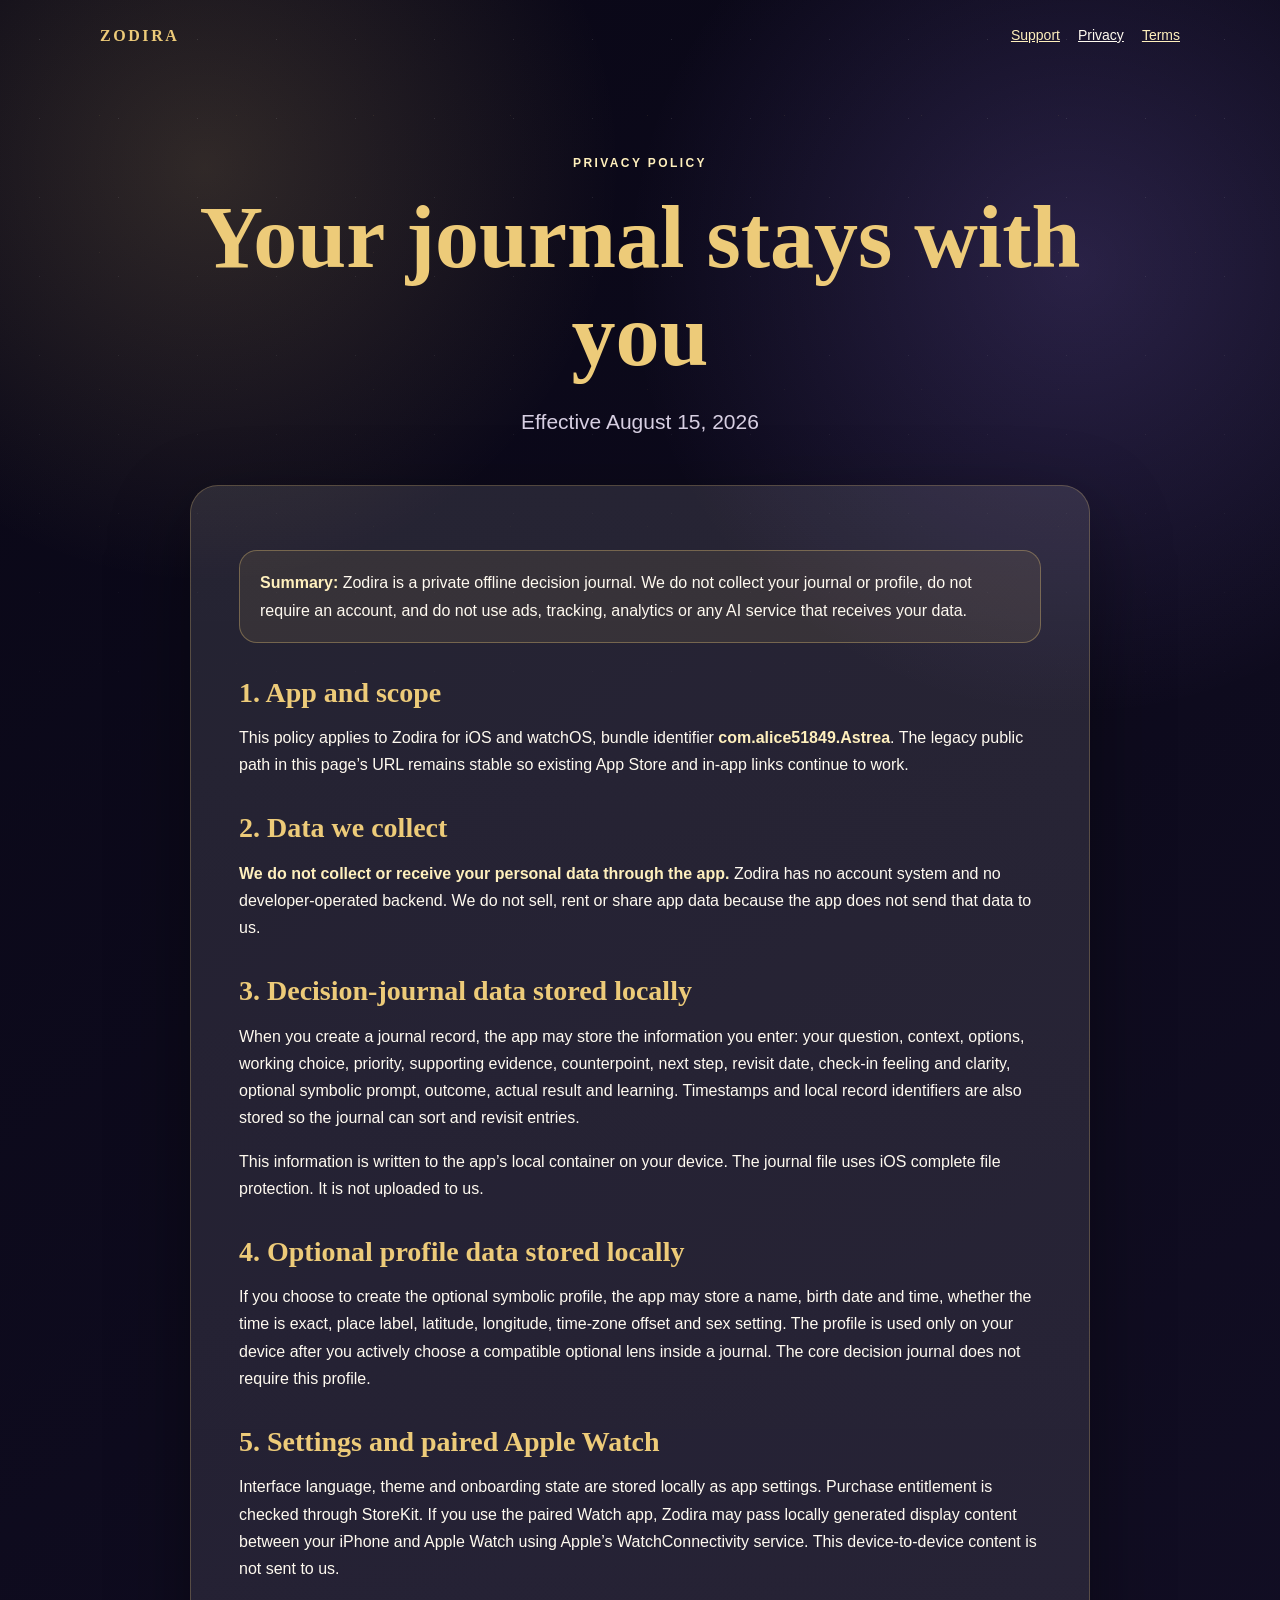
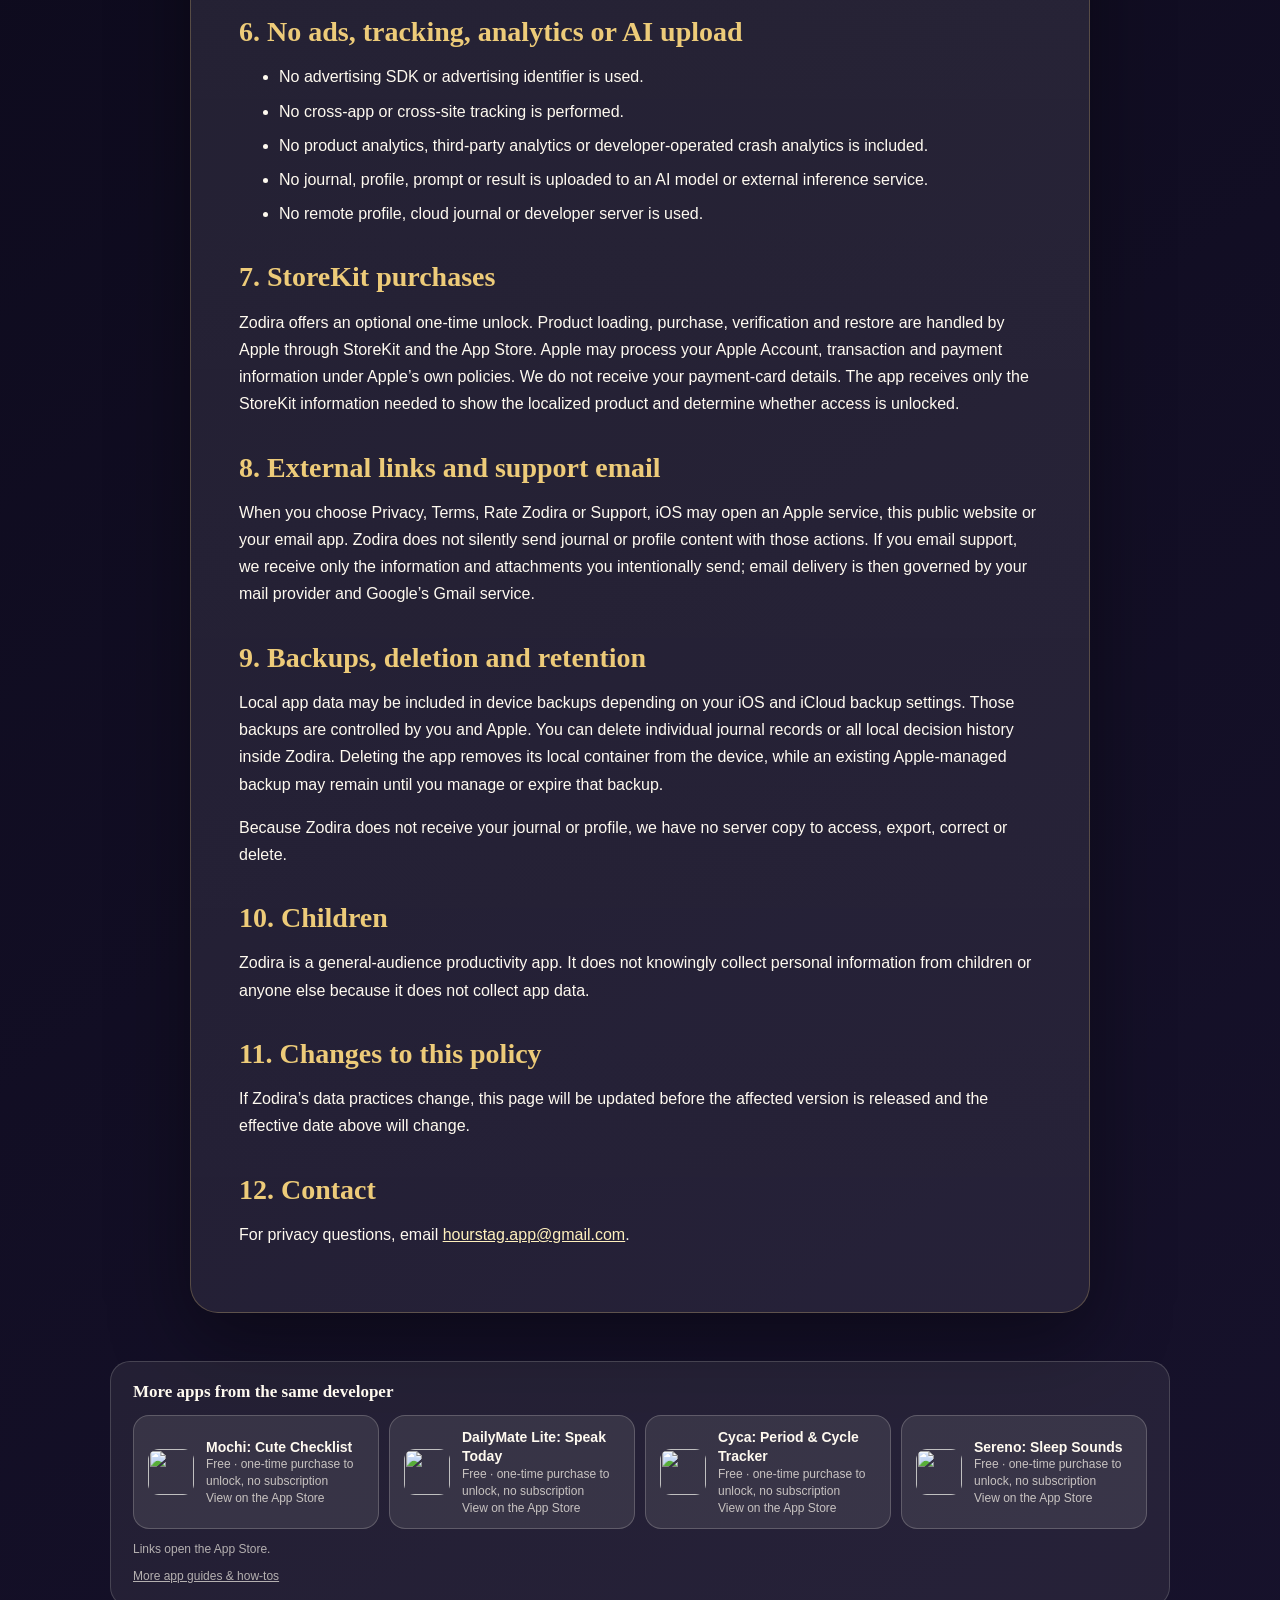
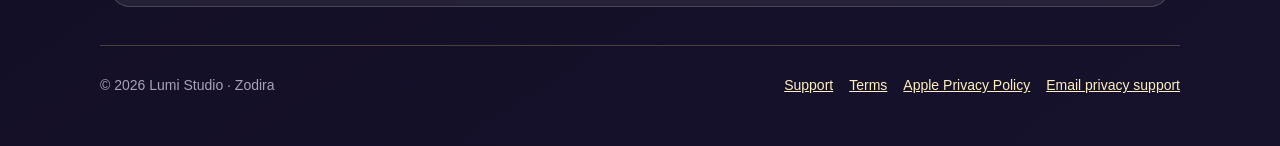
==== privacy.html @ ffd9645b "Add cross-promo footer: more apps from the same developer" ====
<!doctype html>
<html lang="en">
<head>
  <meta charset="utf-8">
  <meta name="viewport" content="width=device-width, initial-scale=1, viewport-fit=cover">
  <title>Zodira Privacy Policy</title>
  <meta name="description" content="Zodira keeps decision-journal and optional profile data on your device, uses StoreKit for purchases, and has no ads, tracking, analytics or AI upload.">
  <meta name="theme-color" content="#090716">
  <link rel="canonical" href="https://alice51849.github.io/astrea-support/privacy.html">
  <link rel="stylesheet" href="styles.css">
</head>
<body>
  <div class="shell">
    <header class="site-header">
      <a class="brand" href="index.html">Zodira</a>
      <nav class="nav" aria-label="Primary navigation">
        <a href="index.html">Support</a>
        <a href="privacy.html" aria-current="page">Privacy</a>
        <a href="terms.html">Terms</a>
      </nav>
    </header>

    <main>
      <section class="hero">
        <p class="eyebrow">Privacy policy</p>
        <h1>Your journal stays with you</h1>
        <p class="lead">Effective August 15, 2026</p>
      </section>

      <article class="policy">
        <p class="notice"><strong>Summary:</strong> Zodira is a private offline decision journal. We do not collect your journal or profile, do not require an account, and do not use ads, tracking, analytics or any AI service that receives your data.</p>

        <h2>1. App and scope</h2>
        <p>This policy applies to Zodira for iOS and watchOS, bundle identifier <strong>com.alice51849.Astrea</strong>. The legacy public path in this page’s URL remains stable so existing App Store and in-app links continue to work.</p>

        <h2>2. Data we collect</h2>
        <p><strong>We do not collect or receive your personal data through the app.</strong> Zodira has no account system and no developer-operated backend. We do not sell, rent or share app data because the app does not send that data to us.</p>

        <h2>3. Decision-journal data stored locally</h2>
        <p>When you create a journal record, the app may store the information you enter: your question, context, options, working choice, priority, supporting evidence, counterpoint, next step, revisit date, check-in feeling and clarity, optional symbolic prompt, outcome, actual result and learning. Timestamps and local record identifiers are also stored so the journal can sort and revisit entries.</p>
        <p>This information is written to the app’s local container on your device. The journal file uses iOS complete file protection. It is not uploaded to us.</p>

        <h2>4. Optional profile data stored locally</h2>
        <p>If you choose to create the optional symbolic profile, the app may store a name, birth date and time, whether the time is exact, place label, latitude, longitude, time-zone offset and sex setting. The profile is used only on your device after you actively choose a compatible optional lens inside a journal. The core decision journal does not require this profile.</p>

        <h2>5. Settings and paired Apple Watch</h2>
        <p>Interface language, theme and onboarding state are stored locally as app settings. Purchase entitlement is checked through StoreKit. If you use the paired Watch app, Zodira may pass locally generated display content between your iPhone and Apple Watch using Apple’s WatchConnectivity service. This device-to-device content is not sent to us.</p>

        <h2>6. No ads, tracking, analytics or AI upload</h2>
        <ul>
          <li>No advertising SDK or advertising identifier is used.</li>
          <li>No cross-app or cross-site tracking is performed.</li>
          <li>No product analytics, third-party analytics or developer-operated crash analytics is included.</li>
          <li>No journal, profile, prompt or result is uploaded to an AI model or external inference service.</li>
          <li>No remote profile, cloud journal or developer server is used.</li>
        </ul>

        <h2>7. StoreKit purchases</h2>
        <p>Zodira offers an optional one-time unlock. Product loading, purchase, verification and restore are handled by Apple through StoreKit and the App Store. Apple may process your Apple Account, transaction and payment information under Apple’s own policies. We do not receive your payment-card details. The app receives only the StoreKit information needed to show the localized product and determine whether access is unlocked.</p>

        <h2>8. External links and support email</h2>
        <p>When you choose Privacy, Terms, Rate Zodira or Support, iOS may open an Apple service, this public website or your email app. Zodira does not silently send journal or profile content with those actions. If you email support, we receive only the information and attachments you intentionally send; email delivery is then governed by your mail provider and Google’s Gmail service.</p>

        <h2>9. Backups, deletion and retention</h2>
        <p>Local app data may be included in device backups depending on your iOS and iCloud backup settings. Those backups are controlled by you and Apple. You can delete individual journal records or all local decision history inside Zodira. Deleting the app removes its local container from the device, while an existing Apple-managed backup may remain until you manage or expire that backup.</p>
        <p>Because Zodira does not receive your journal or profile, we have no server copy to access, export, correct or delete.</p>

        <h2>10. Children</h2>
        <p>Zodira is a general-audience productivity app. It does not knowingly collect personal information from children or anyone else because it does not collect app data.</p>

        <h2>11. Changes to this policy</h2>
        <p>If Zodira’s data practices change, this page will be updated before the affected version is released and the effective date above will change.</p>

        <h2>12. Contact</h2>
        <p>For privacy questions, email <a href="mailto:hourstag.app@gmail.com?subject=Zodira%20Privacy">hourstag.app@gmail.com</a>.</p>
      </article>
    </main>

    <!-- ls-family:start --><section aria-label="More apps from the same developer" style="max-width:1060px;margin:34px auto 26px;padding:20px 22px;background:rgba(127,127,127,.08);background:color-mix(in srgb, currentColor 7%, transparent);border:1px solid rgba(127,127,127,.18);border-color:color-mix(in srgb, currentColor 16%, transparent);border-radius:20px;font-family:inherit;color:inherit;text-align:left"><h2 style="margin:0 0 14px;font-size:17px;color:inherit">More apps from the same developer</h2><div style="display:grid;grid-template-columns:repeat(auto-fit,minmax(240px,1fr));gap:10px"><a href="https://apps.apple.com/app/id6785004775?pt=118326163&amp;ct=sup_astrea&amp;mt=8" rel="noopener" style="display:flex;align-items:center;gap:12px;padding:12px 14px;background:rgba(127,127,127,.10);background:color-mix(in srgb, currentColor 9%, transparent);border:1px solid rgba(127,127,127,.22);border-color:color-mix(in srgb, currentColor 20%, transparent);border-radius:16px;text-decoration:none;color:inherit;min-width:0;text-align:left"><img src="https://is1-ssl.mzstatic.com/image/thumb/Purple211/v4/c2/c9/5d/c2c95dcc-e01a-fc8f-7b74-4b7984671cce/AppIcon-0-0-1x_U007epad-0-1-85-220.png/100x100bb.jpg" alt="" width="46" height="46" loading="lazy" style="border-radius:11px;flex:0 0 auto" /><span style="min-width:0"><strong style="display:block;font-size:14px;line-height:1.35">Mochi: Cute Checklist</strong><span style="display:block;font-size:12px;line-height:1.4;opacity:.72">Free · one-time purchase to unlock, no subscription</span><span style="display:block;font-size:12px;line-height:1.4;opacity:.72">View on the App Store</span></span></a><a href="https://apps.apple.com/app/id6794725568?pt=118326163&amp;ct=sup_astrea&amp;mt=8" rel="noopener" style="display:flex;align-items:center;gap:12px;padding:12px 14px;background:rgba(127,127,127,.10);background:color-mix(in srgb, currentColor 9%, transparent);border:1px solid rgba(127,127,127,.22);border-color:color-mix(in srgb, currentColor 20%, transparent);border-radius:16px;text-decoration:none;color:inherit;min-width:0;text-align:left"><img src="https://is1-ssl.mzstatic.com/image/thumb/Purple221/v4/ab/4a/d1/ab4ad140-555a-d151-0376-15e7f0c6dd47/AppIcon-0-0-1x_U007epad-0-1-85-220.png/100x100bb.jpg" alt="" width="46" height="46" loading="lazy" style="border-radius:11px;flex:0 0 auto" /><span style="min-width:0"><strong style="display:block;font-size:14px;line-height:1.35">DailyMate Lite: Speak Today</strong><span style="display:block;font-size:12px;line-height:1.4;opacity:.72">Free · one-time purchase to unlock, no subscription</span><span style="display:block;font-size:12px;line-height:1.4;opacity:.72">View on the App Store</span></span></a><a href="https://apps.apple.com/app/id6782251621?pt=118326163&amp;ct=sup_astrea&amp;mt=8" rel="noopener" style="display:flex;align-items:center;gap:12px;padding:12px 14px;background:rgba(127,127,127,.10);background:color-mix(in srgb, currentColor 9%, transparent);border:1px solid rgba(127,127,127,.22);border-color:color-mix(in srgb, currentColor 20%, transparent);border-radius:16px;text-decoration:none;color:inherit;min-width:0;text-align:left"><img src="https://is1-ssl.mzstatic.com/image/thumb/Purple211/v4/b9/1e/55/b91e559c-49f3-3cf8-45e7-f8ae84df72b8/AppIcon-0-0-1x_U007epad-0-1-85-220.png/100x100bb.jpg" alt="" width="46" height="46" loading="lazy" style="border-radius:11px;flex:0 0 auto" /><span style="min-width:0"><strong style="display:block;font-size:14px;line-height:1.35">Cyca: Period &amp; Cycle Tracker</strong><span style="display:block;font-size:12px;line-height:1.4;opacity:.72">Free · one-time purchase to unlock, no subscription</span><span style="display:block;font-size:12px;line-height:1.4;opacity:.72">View on the App Store</span></span></a><a href="https://apps.apple.com/app/id6788236641?pt=118326163&amp;ct=sup_astrea&amp;mt=8" rel="noopener" style="display:flex;align-items:center;gap:12px;padding:12px 14px;background:rgba(127,127,127,.10);background:color-mix(in srgb, currentColor 9%, transparent);border:1px solid rgba(127,127,127,.22);border-color:color-mix(in srgb, currentColor 20%, transparent);border-radius:16px;text-decoration:none;color:inherit;min-width:0;text-align:left"><img src="https://is1-ssl.mzstatic.com/image/thumb/Purple221/v4/61/69/a5/6169a534-a162-db6a-7e1a-c1946e43ea26/AppIcon-0-0-1x_U007epad-0-1-85-220.png/100x100bb.jpg" alt="" width="46" height="46" loading="lazy" style="border-radius:11px;flex:0 0 auto" /><span style="min-width:0"><strong style="display:block;font-size:14px;line-height:1.35">Sereno: Sleep Sounds</strong><span style="display:block;font-size:12px;line-height:1.4;opacity:.72">Free · one-time purchase to unlock, no subscription</span><span style="display:block;font-size:12px;line-height:1.4;opacity:.72">View on the App Store</span></span></a></div><p style="margin:10px 0 0;font-size:12px;opacity:.66">Links open the App Store.</p><p style="margin:6px 0 0;font-size:12px;opacity:.66"><a href="https://alice51849.github.io/ios-app-guide/?utm_source=support_site&amp;utm_medium=family_module&amp;utm_campaign=sup_astrea" rel="noopener" style="color:inherit;text-decoration:underline">More app guides &amp; how-tos</a></p></section><!-- ls-family:end -->
<footer class="site-footer">
      <span>© 2026 Lumi Studio · Zodira</span>
      <div class="footer-links">
        <a href="index.html">Support</a>
        <a href="terms.html">Terms</a>
        <a href="https://www.apple.com/legal/privacy/">Apple Privacy Policy</a>
        <a href="mailto:hourstag.app@gmail.com?subject=Zodira%20Privacy">Email privacy support</a>
      </div>
    </footer>
  </div>
</body>
</html>
---- styles.css ----
:root {
  color-scheme: dark;
  --bg: #090716;
  --bg-soft: #17122c;
  --card: rgba(255, 255, 255, 0.075);
  --card-strong: rgba(255, 255, 255, 0.11);
  --ink: #fffaf0;
  --muted: #d7cfe2;
  --faint: #aaa0ba;
  --gold: #edcb79;
  --gold-soft: #fff0bd;
  --violet: #a889ff;
  --line: rgba(237, 203, 121, 0.25);
  --shadow: 0 28px 80px rgba(0, 0, 0, 0.38);
}

* { box-sizing: border-box; }

html { scroll-behavior: smooth; }

body {
  margin: 0;
  min-height: 100vh;
  color: var(--ink);
  font-family: -apple-system, BlinkMacSystemFont, "Segoe UI", Inter, sans-serif;
  line-height: 1.7;
  background:
    radial-gradient(circle at 16% 5%, rgba(237, 203, 121, 0.17), transparent 26rem),
    radial-gradient(circle at 84% 8%, rgba(168, 137, 255, 0.19), transparent 28rem),
    linear-gradient(145deg, var(--bg), var(--bg-soft));
}

body::before {
  content: "";
  position: fixed;
  inset: 0;
  pointer-events: none;
  opacity: 0.18;
  background-image:
    radial-gradient(rgba(255, 255, 255, 0.72) 0.8px, transparent 0.8px),
    radial-gradient(rgba(237, 203, 121, 0.62) 0.8px, transparent 0.8px);
  background-position: 0 0, 31px 47px;
  background-size: 79px 79px, 137px 137px;
  mask-image: linear-gradient(#000, transparent 92%);
}

a { color: var(--gold-soft); }
a:hover { text-decoration-thickness: 2px; }

.shell {
  position: relative;
  z-index: 1;
  width: min(1080px, calc(100% - 32px));
  margin: 0 auto;
}

.site-header {
  display: flex;
  align-items: center;
  justify-content: space-between;
  gap: 20px;
  padding: 22px 0;
}

.brand {
  color: var(--gold);
  font-family: Georgia, "Times New Roman", serif;
  font-weight: 700;
  letter-spacing: 0.16em;
  text-decoration: none;
  text-transform: uppercase;
}

.nav {
  display: flex;
  flex-wrap: wrap;
  justify-content: flex-end;
  gap: 10px 18px;
  font-size: 14px;
}

.nav a[aria-current="page"] { color: var(--ink); }

.hero {
  max-width: 900px;
  margin: 0 auto;
  padding: 70px 0 46px;
  text-align: center;
}

.eyebrow {
  color: var(--gold-soft);
  font-size: 12px;
  font-weight: 750;
  letter-spacing: 0.2em;
  text-transform: uppercase;
}

h1,
h2,
h3 {
  font-family: Georgia, "Times New Roman", serif;
  line-height: 1.12;
}

h1 {
  margin: 15px 0 18px;
  color: var(--gold);
  font-size: clamp(44px, 8vw, 88px);
}

h2 {
  margin: 0 0 18px;
  color: var(--gold);
  font-size: clamp(30px, 4vw, 46px);
}

h3 {
  margin: 0 0 8px;
  color: var(--gold-soft);
  font-size: 23px;
}

.lead {
  max-width: 760px;
  margin: 0 auto;
  color: var(--muted);
  font-size: clamp(17px, 2.5vw, 21px);
}

.actions {
  display: flex;
  flex-wrap: wrap;
  justify-content: center;
  gap: 12px;
  margin-top: 28px;
}

.button {
  display: inline-flex;
  align-items: center;
  min-height: 48px;
  padding: 11px 20px;
  border: 1px solid var(--line);
  border-radius: 999px;
  background: linear-gradient(135deg, rgba(237, 203, 121, 0.22), rgba(168, 137, 255, 0.11));
  box-shadow: 0 12px 34px rgba(0, 0, 0, 0.24);
  font-weight: 750;
  text-decoration: none;
}

.button.secondary { background: rgba(255, 255, 255, 0.055); }

.trust,
.grid {
  display: grid;
  gap: 16px;
}

.trust {
  grid-template-columns: repeat(3, 1fr);
  margin: 18px 0 46px;
}

.grid { grid-template-columns: repeat(2, minmax(0, 1fr)); }

.card {
  padding: 24px;
  border: 1px solid var(--line);
  border-radius: 24px;
  background: linear-gradient(180deg, var(--card-strong), var(--card));
  box-shadow: var(--shadow);
  backdrop-filter: blur(18px);
}

.card p,
.card li,
.section-copy,
.updated { color: var(--muted); }

.card p:last-child { margin-bottom: 0; }

.trust .card { text-align: center; }
.trust strong { display: block; color: var(--gold-soft); font-size: 18px; }
.trust span { color: var(--muted); font-size: 14px; }

.section { padding: 34px 0; }
.section-heading { max-width: 760px; margin-bottom: 22px; }

.wide { grid-column: 1 / -1; }

.notice {
  padding: 18px 20px;
  border: 1px solid rgba(237, 203, 121, 0.34);
  border-radius: 18px;
  background: rgba(237, 203, 121, 0.085);
  color: var(--ink);
}

.policy {
  max-width: 900px;
  margin: 0 auto 48px;
  padding: clamp(24px, 5vw, 48px);
  border: 1px solid var(--line);
  border-radius: 28px;
  background: linear-gradient(180deg, var(--card-strong), var(--card));
  box-shadow: var(--shadow);
}

.policy h2 {
  margin-top: 34px;
  margin-bottom: 9px;
  font-size: 28px;
}

.policy strong { color: var(--gold-soft); }
.policy li { margin: 7px 0; }

.support {
  max-width: 820px;
  margin: 12px auto 0;
  text-align: center;
}

.support-address {
  display: inline-block;
  margin-top: 8px;
  font-family: Georgia, "Times New Roman", serif;
  font-size: clamp(22px, 4vw, 34px);
  overflow-wrap: anywhere;
}

.site-footer {
  display: flex;
  flex-wrap: wrap;
  justify-content: space-between;
  gap: 14px;
  margin-top: 38px;
  padding: 28px 0 48px;
  border-top: 1px solid var(--line);
  color: var(--faint);
  font-size: 14px;
}

.footer-links {
  display: flex;
  flex-wrap: wrap;
  gap: 8px 16px;
}

@media (max-width: 760px) {
  .site-header { align-items: flex-start; }
  .trust,
  .grid { grid-template-columns: 1fr; }
  .wide { grid-column: auto; }
  .hero { padding-top: 46px; }
  .card,
  .policy { border-radius: 20px; }
}

@media (prefers-reduced-motion: reduce) {
  html { scroll-behavior: auto; }
}
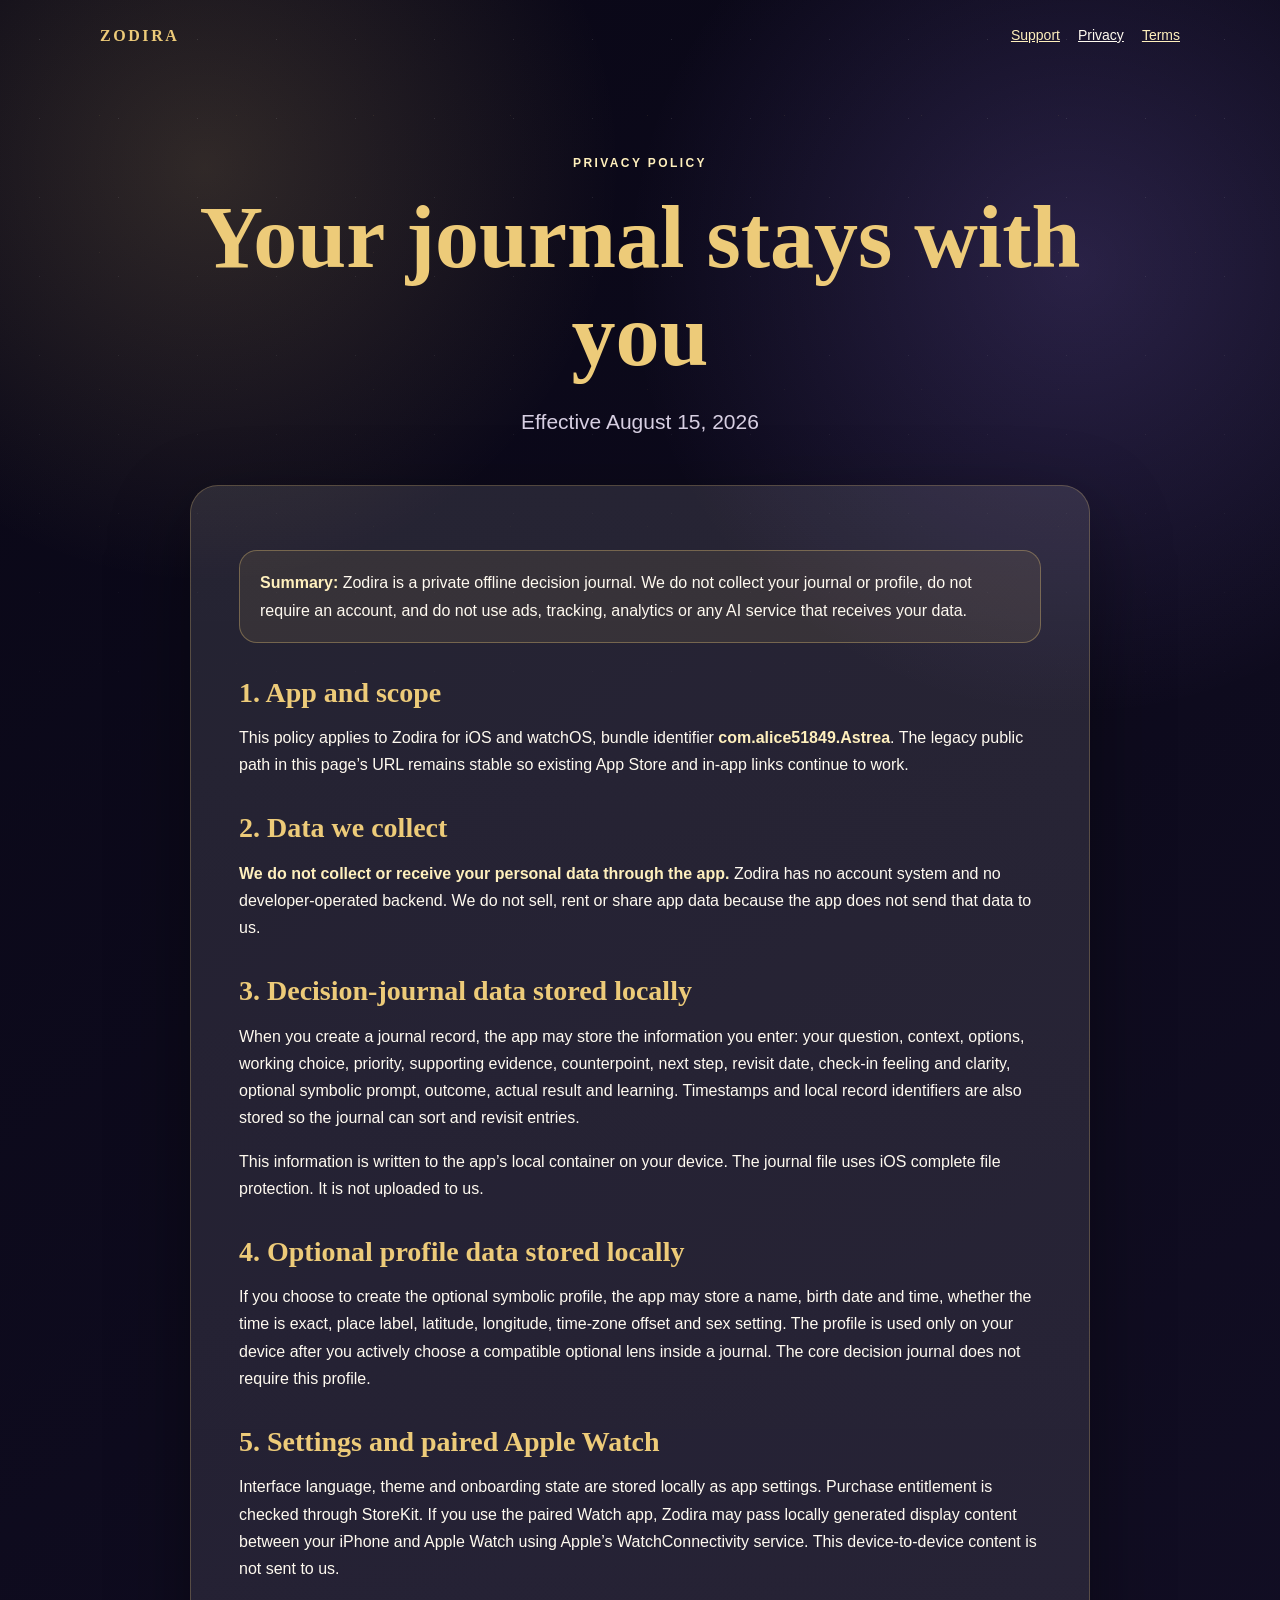
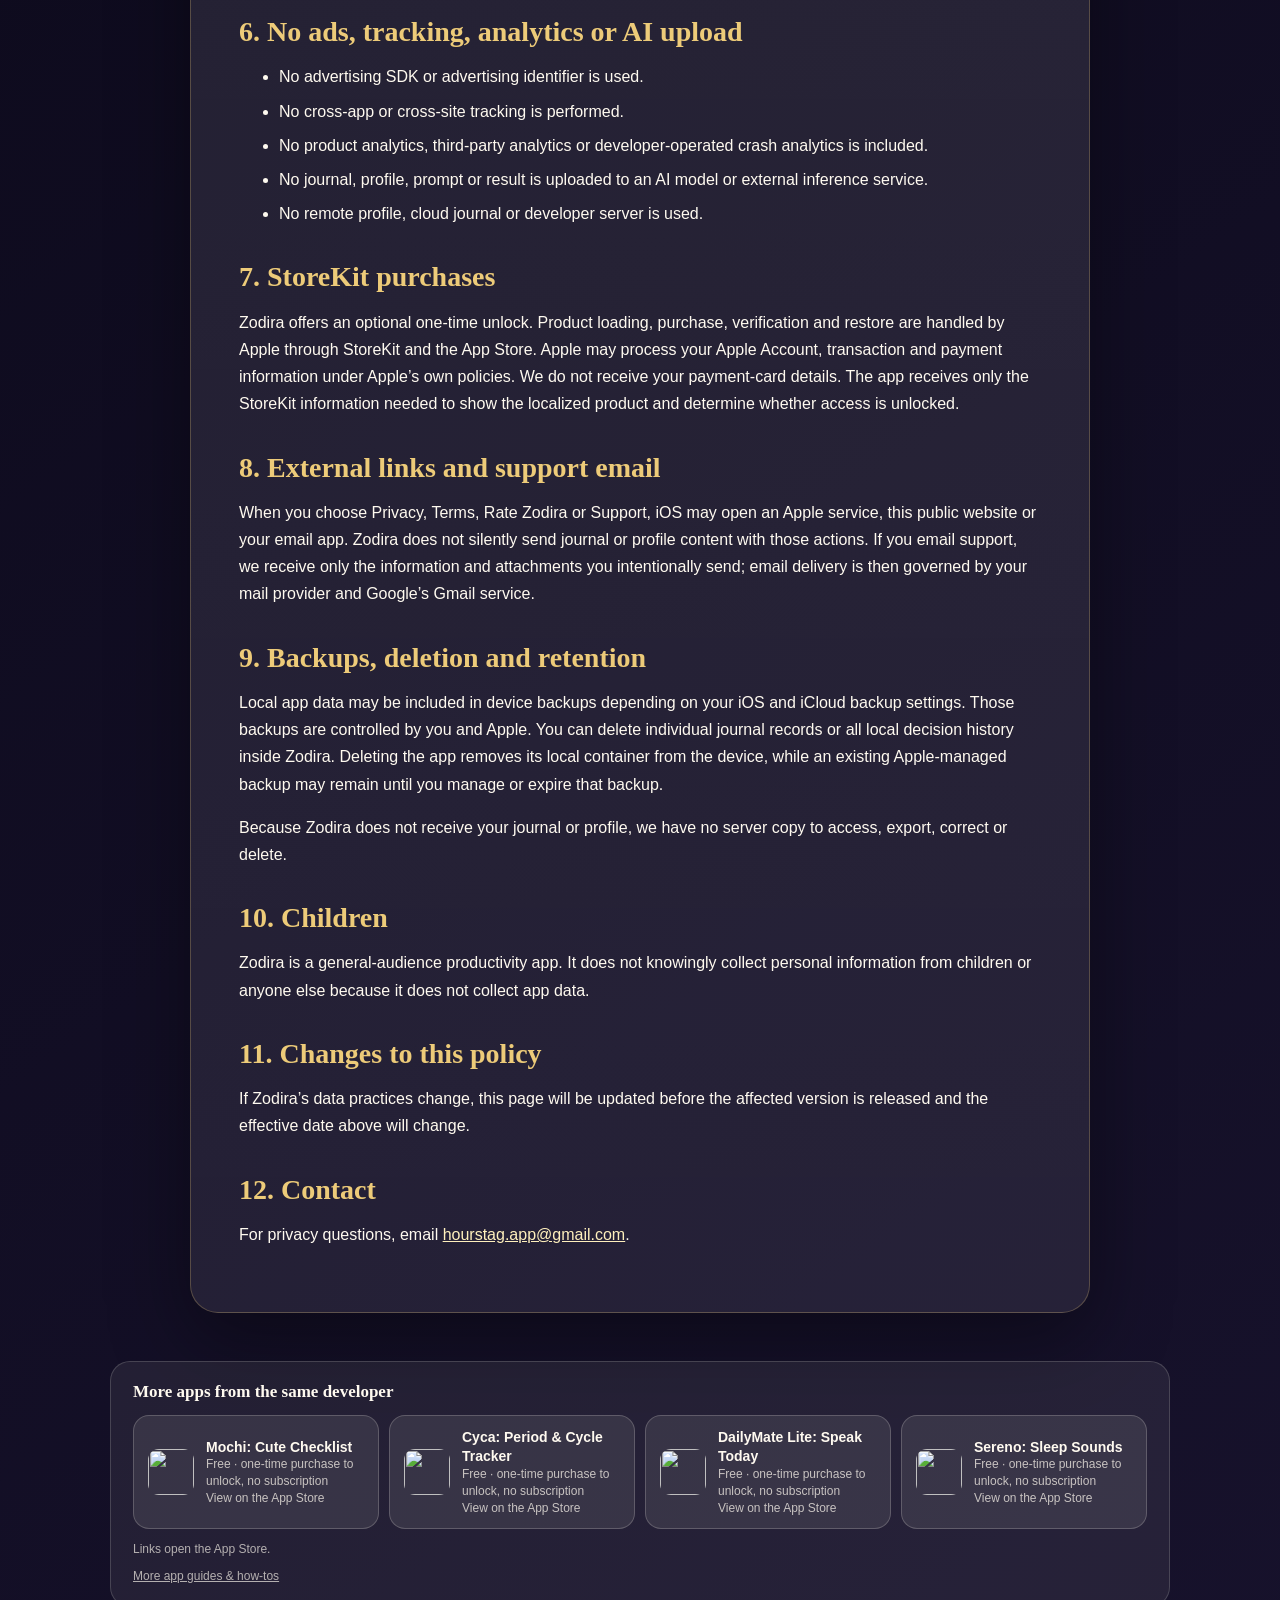
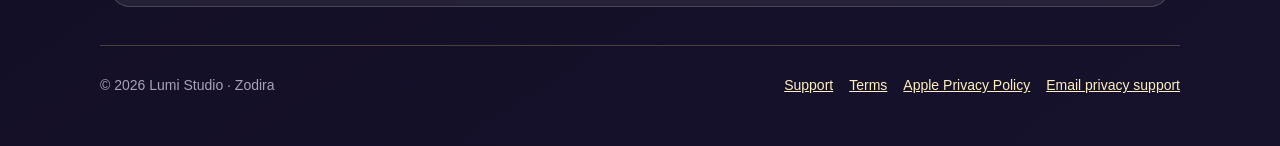
==== commit 12490df1: "Add cross-promo footer: more apps from the same developer" ====
--- a/privacy.html
+++ b/privacy.html
@@ -76,7 +76,7 @@
       </article>
     </main>
 
-    <!-- ls-family:start --><section aria-label="More apps from the same developer" style="max-width:1060px;margin:34px auto 26px;padding:20px 22px;background:rgba(127,127,127,.08);background:color-mix(in srgb, currentColor 7%, transparent);border:1px solid rgba(127,127,127,.18);border-color:color-mix(in srgb, currentColor 16%, transparent);border-radius:20px;font-family:inherit;color:inherit;text-align:left"><h2 style="margin:0 0 14px;font-size:17px;color:inherit">More apps from the same developer</h2><div style="display:grid;grid-template-columns:repeat(auto-fit,minmax(240px,1fr));gap:10px"><a href="https://apps.apple.com/app/id6785004775?pt=118326163&amp;ct=sup_astrea&amp;mt=8" rel="noopener" style="display:flex;align-items:center;gap:12px;padding:12px 14px;background:rgba(127,127,127,.10);background:color-mix(in srgb, currentColor 9%, transparent);border:1px solid rgba(127,127,127,.22);border-color:color-mix(in srgb, currentColor 20%, transparent);border-radius:16px;text-decoration:none;color:inherit;min-width:0;text-align:left"><img src="https://is1-ssl.mzstatic.com/image/thumb/Purple211/v4/c2/c9/5d/c2c95dcc-e01a-fc8f-7b74-4b7984671cce/AppIcon-0-0-1x_U007epad-0-1-85-220.png/100x100bb.jpg" alt="" width="46" height="46" loading="lazy" style="border-radius:11px;flex:0 0 auto" /><span style="min-width:0"><strong style="display:block;font-size:14px;line-height:1.35">Mochi: Cute Checklist</strong><span style="display:block;font-size:12px;line-height:1.4;opacity:.72">Free · one-time purchase to unlock, no subscription</span><span style="display:block;font-size:12px;line-height:1.4;opacity:.72">View on the App Store</span></span></a><a href="https://apps.apple.com/app/id6794725568?pt=118326163&amp;ct=sup_astrea&amp;mt=8" rel="noopener" style="display:flex;align-items:center;gap:12px;padding:12px 14px;background:rgba(127,127,127,.10);background:color-mix(in srgb, currentColor 9%, transparent);border:1px solid rgba(127,127,127,.22);border-color:color-mix(in srgb, currentColor 20%, transparent);border-radius:16px;text-decoration:none;color:inherit;min-width:0;text-align:left"><img src="https://is1-ssl.mzstatic.com/image/thumb/Purple221/v4/ab/4a/d1/ab4ad140-555a-d151-0376-15e7f0c6dd47/AppIcon-0-0-1x_U007epad-0-1-85-220.png/100x100bb.jpg" alt="" width="46" height="46" loading="lazy" style="border-radius:11px;flex:0 0 auto" /><span style="min-width:0"><strong style="display:block;font-size:14px;line-height:1.35">DailyMate Lite: Speak Today</strong><span style="display:block;font-size:12px;line-height:1.4;opacity:.72">Free · one-time purchase to unlock, no subscription</span><span style="display:block;font-size:12px;line-height:1.4;opacity:.72">View on the App Store</span></span></a><a href="https://apps.apple.com/app/id6782251621?pt=118326163&amp;ct=sup_astrea&amp;mt=8" rel="noopener" style="display:flex;align-items:center;gap:12px;padding:12px 14px;background:rgba(127,127,127,.10);background:color-mix(in srgb, currentColor 9%, transparent);border:1px solid rgba(127,127,127,.22);border-color:color-mix(in srgb, currentColor 20%, transparent);border-radius:16px;text-decoration:none;color:inherit;min-width:0;text-align:left"><img src="https://is1-ssl.mzstatic.com/image/thumb/Purple211/v4/b9/1e/55/b91e559c-49f3-3cf8-45e7-f8ae84df72b8/AppIcon-0-0-1x_U007epad-0-1-85-220.png/100x100bb.jpg" alt="" width="46" height="46" loading="lazy" style="border-radius:11px;flex:0 0 auto" /><span style="min-width:0"><strong style="display:block;font-size:14px;line-height:1.35">Cyca: Period &amp; Cycle Tracker</strong><span style="display:block;font-size:12px;line-height:1.4;opacity:.72">Free · one-time purchase to unlock, no subscription</span><span style="display:block;font-size:12px;line-height:1.4;opacity:.72">View on the App Store</span></span></a><a href="https://apps.apple.com/app/id6788236641?pt=118326163&amp;ct=sup_astrea&amp;mt=8" rel="noopener" style="display:flex;align-items:center;gap:12px;padding:12px 14px;background:rgba(127,127,127,.10);background:color-mix(in srgb, currentColor 9%, transparent);border:1px solid rgba(127,127,127,.22);border-color:color-mix(in srgb, currentColor 20%, transparent);border-radius:16px;text-decoration:none;color:inherit;min-width:0;text-align:left"><img src="https://is1-ssl.mzstatic.com/image/thumb/Purple221/v4/61/69/a5/6169a534-a162-db6a-7e1a-c1946e43ea26/AppIcon-0-0-1x_U007epad-0-1-85-220.png/100x100bb.jpg" alt="" width="46" height="46" loading="lazy" style="border-radius:11px;flex:0 0 auto" /><span style="min-width:0"><strong style="display:block;font-size:14px;line-height:1.35">Sereno: Sleep Sounds</strong><span style="display:block;font-size:12px;line-height:1.4;opacity:.72">Free · one-time purchase to unlock, no subscription</span><span style="display:block;font-size:12px;line-height:1.4;opacity:.72">View on the App Store</span></span></a></div><p style="margin:10px 0 0;font-size:12px;opacity:.66">Links open the App Store.</p><p style="margin:6px 0 0;font-size:12px;opacity:.66"><a href="https://alice51849.github.io/ios-app-guide/?utm_source=support_site&amp;utm_medium=family_module&amp;utm_campaign=sup_astrea" rel="noopener" style="color:inherit;text-decoration:underline">More app guides &amp; how-tos</a></p></section><!-- ls-family:end -->
+    <!-- ls-family:start --><section aria-label="More apps from the same developer" style="max-width:1060px;margin:34px auto 26px;padding:20px 22px;background:rgba(127,127,127,.08);background:color-mix(in srgb, currentColor 7%, transparent);border:1px solid rgba(127,127,127,.18);border-color:color-mix(in srgb, currentColor 16%, transparent);border-radius:20px;font-family:inherit;color:inherit;text-align:left"><h2 style="margin:0 0 14px;font-size:17px;color:inherit">More apps from the same developer</h2><div style="display:grid;grid-template-columns:repeat(auto-fit,minmax(240px,1fr));gap:10px"><a href="https://apps.apple.com/app/id6785004775?pt=118326163&amp;ct=sup_astrea&amp;mt=8" rel="noopener" style="display:flex;align-items:center;gap:12px;padding:12px 14px;background:rgba(127,127,127,.10);background:color-mix(in srgb, currentColor 9%, transparent);border:1px solid rgba(127,127,127,.22);border-color:color-mix(in srgb, currentColor 20%, transparent);border-radius:16px;text-decoration:none;color:inherit;min-width:0;text-align:left"><img src="https://is1-ssl.mzstatic.com/image/thumb/Purple211/v4/b7/60/67/b76067fe-738a-e88b-e974-69c1c113c361/AppIcon-0-0-1x_U007epad-0-1-85-220.png/100x100bb.jpg" alt="" width="46" height="46" loading="lazy" style="border-radius:11px;flex:0 0 auto" /><span style="min-width:0"><strong style="display:block;font-size:14px;line-height:1.35">Mochi: Cute Checklist</strong><span style="display:block;font-size:12px;line-height:1.4;opacity:.72">Free · one-time purchase to unlock, no subscription</span><span style="display:block;font-size:12px;line-height:1.4;opacity:.72">View on the App Store</span></span></a><a href="https://apps.apple.com/app/id6782251621?pt=118326163&amp;ct=sup_astrea&amp;mt=8" rel="noopener" style="display:flex;align-items:center;gap:12px;padding:12px 14px;background:rgba(127,127,127,.10);background:color-mix(in srgb, currentColor 9%, transparent);border:1px solid rgba(127,127,127,.22);border-color:color-mix(in srgb, currentColor 20%, transparent);border-radius:16px;text-decoration:none;color:inherit;min-width:0;text-align:left"><img src="https://is1-ssl.mzstatic.com/image/thumb/Purple211/v4/b9/1e/55/b91e559c-49f3-3cf8-45e7-f8ae84df72b8/AppIcon-0-0-1x_U007epad-0-1-85-220.png/100x100bb.jpg" alt="" width="46" height="46" loading="lazy" style="border-radius:11px;flex:0 0 auto" /><span style="min-width:0"><strong style="display:block;font-size:14px;line-height:1.35">Cyca: Period &amp; Cycle Tracker</strong><span style="display:block;font-size:12px;line-height:1.4;opacity:.72">Free · one-time purchase to unlock, no subscription</span><span style="display:block;font-size:12px;line-height:1.4;opacity:.72">View on the App Store</span></span></a><a href="https://apps.apple.com/app/id6794725568?pt=118326163&amp;ct=sup_astrea&amp;mt=8" rel="noopener" style="display:flex;align-items:center;gap:12px;padding:12px 14px;background:rgba(127,127,127,.10);background:color-mix(in srgb, currentColor 9%, transparent);border:1px solid rgba(127,127,127,.22);border-color:color-mix(in srgb, currentColor 20%, transparent);border-radius:16px;text-decoration:none;color:inherit;min-width:0;text-align:left"><img src="https://is1-ssl.mzstatic.com/image/thumb/Purple221/v4/ab/4a/d1/ab4ad140-555a-d151-0376-15e7f0c6dd47/AppIcon-0-0-1x_U007epad-0-1-85-220.png/100x100bb.jpg" alt="" width="46" height="46" loading="lazy" style="border-radius:11px;flex:0 0 auto" /><span style="min-width:0"><strong style="display:block;font-size:14px;line-height:1.35">DailyMate Lite: Speak Today</strong><span style="display:block;font-size:12px;line-height:1.4;opacity:.72">Free · one-time purchase to unlock, no subscription</span><span style="display:block;font-size:12px;line-height:1.4;opacity:.72">View on the App Store</span></span></a><a href="https://apps.apple.com/app/id6788236641?pt=118326163&amp;ct=sup_astrea&amp;mt=8" rel="noopener" style="display:flex;align-items:center;gap:12px;padding:12px 14px;background:rgba(127,127,127,.10);background:color-mix(in srgb, currentColor 9%, transparent);border:1px solid rgba(127,127,127,.22);border-color:color-mix(in srgb, currentColor 20%, transparent);border-radius:16px;text-decoration:none;color:inherit;min-width:0;text-align:left"><img src="https://is1-ssl.mzstatic.com/image/thumb/Purple221/v4/61/69/a5/6169a534-a162-db6a-7e1a-c1946e43ea26/AppIcon-0-0-1x_U007epad-0-1-85-220.png/100x100bb.jpg" alt="" width="46" height="46" loading="lazy" style="border-radius:11px;flex:0 0 auto" /><span style="min-width:0"><strong style="display:block;font-size:14px;line-height:1.35">Sereno: Sleep Sounds</strong><span style="display:block;font-size:12px;line-height:1.4;opacity:.72">Free · one-time purchase to unlock, no subscription</span><span style="display:block;font-size:12px;line-height:1.4;opacity:.72">View on the App Store</span></span></a></div><p style="margin:10px 0 0;font-size:12px;opacity:.66">Links open the App Store.</p><p style="margin:6px 0 0;font-size:12px;opacity:.66"><a href="https://alice51849.github.io/ios-app-guide/?utm_source=support_site&amp;utm_medium=family_module&amp;utm_campaign=sup_astrea" rel="noopener" style="color:inherit;text-decoration:underline">More app guides &amp; how-tos</a></p></section><!-- ls-family:end -->
 <footer class="site-footer">
       <span>© 2026 Lumi Studio · Zodira</span>
       <div class="footer-links">
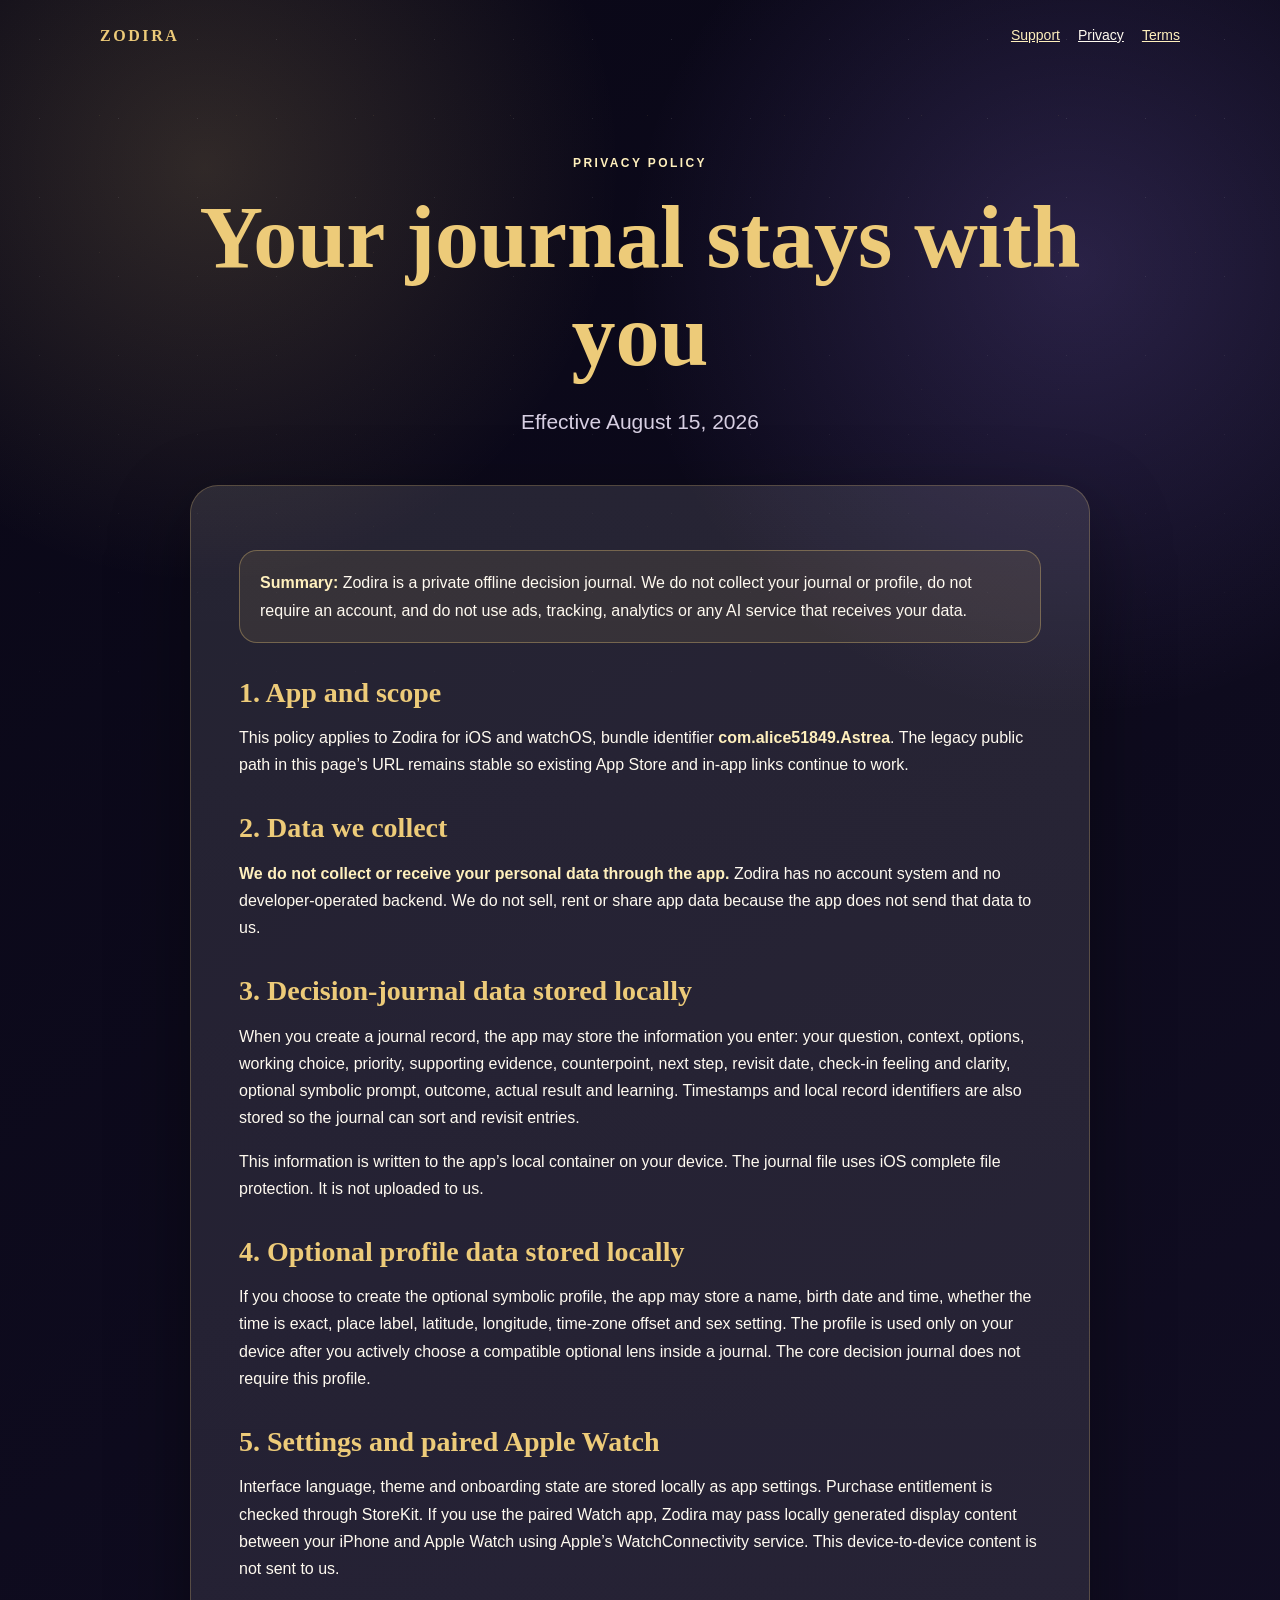
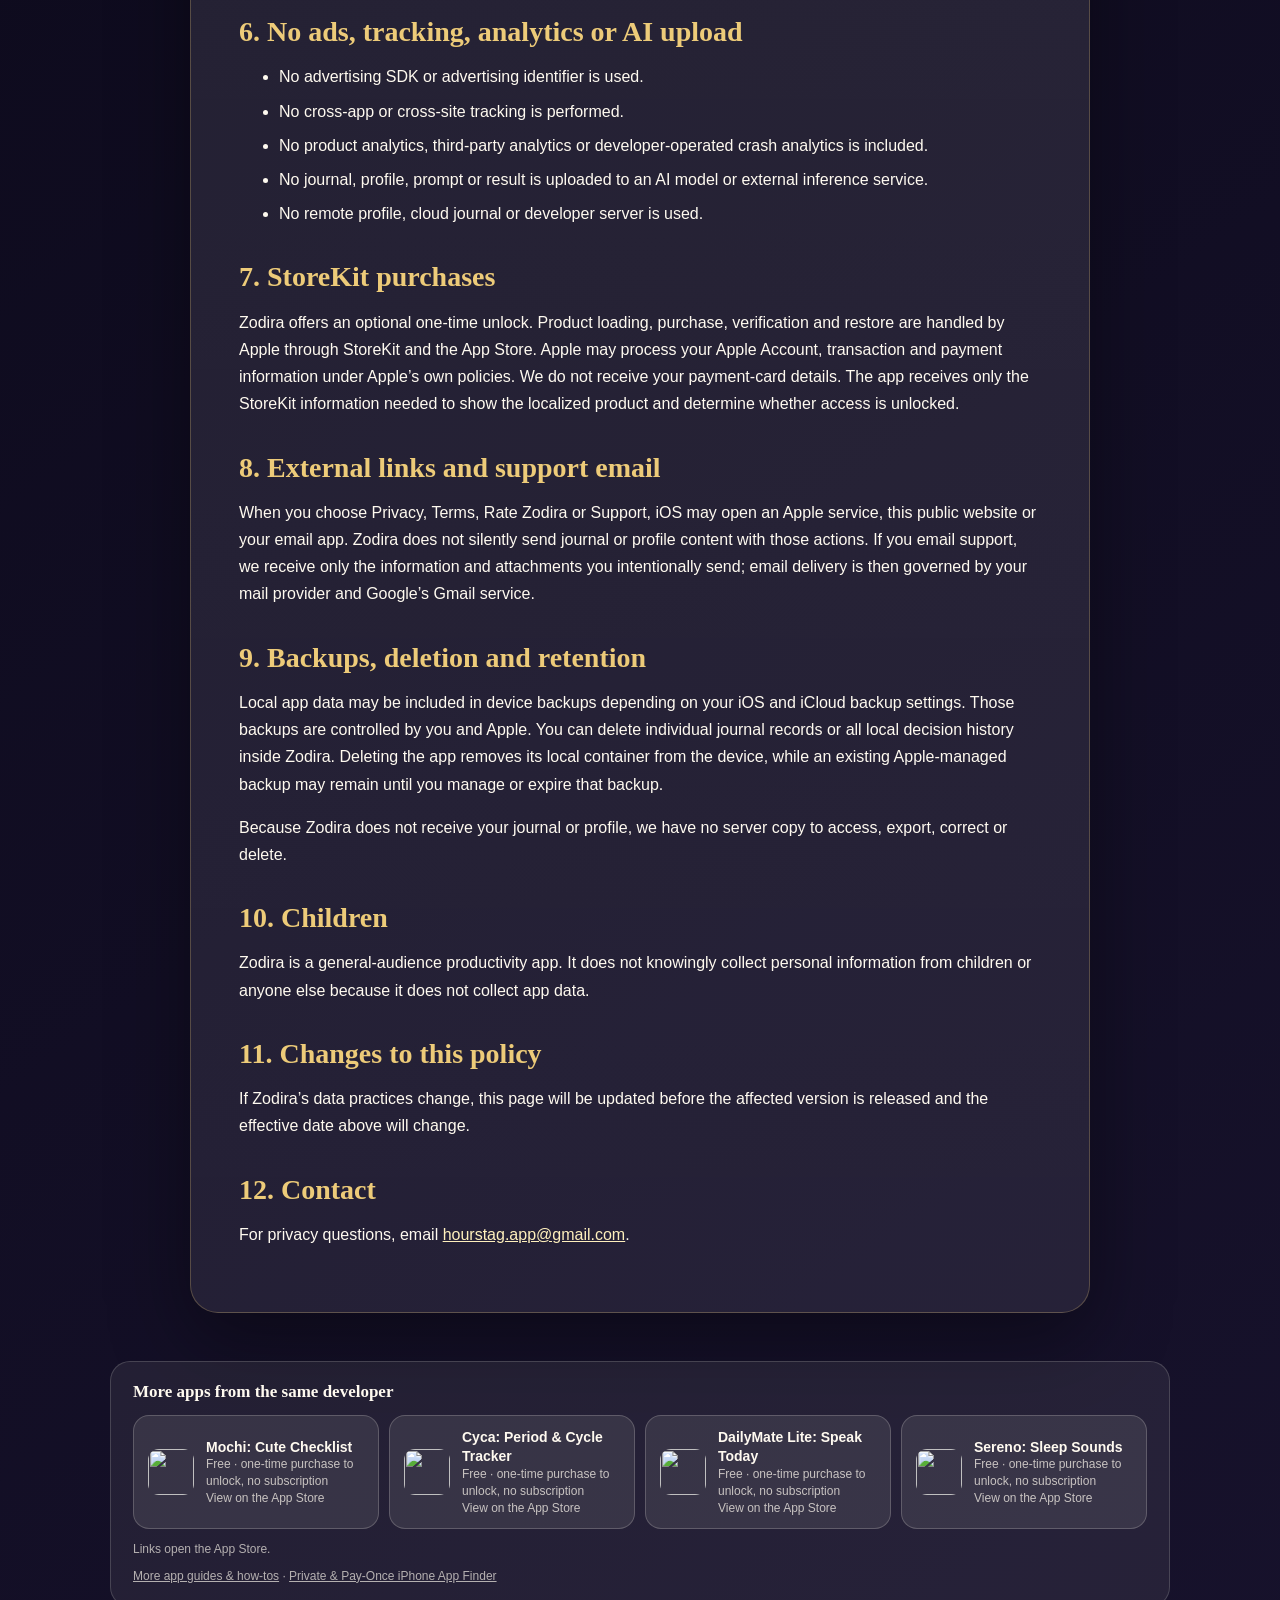
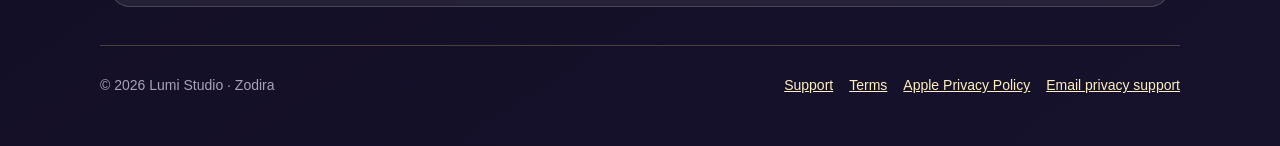
==== commit 8ab07f2f: "Add cross-promo footer: more apps from the same developer" ====
--- a/privacy.html
+++ b/privacy.html
@@ -6,7 +6,7 @@
   <title>Zodira Privacy Policy</title>
   <meta name="description" content="Zodira keeps decision-journal and optional profile data on your device, uses StoreKit for purchases, and has no ads, tracking, analytics or AI upload.">
   <meta name="theme-color" content="#090716">
-  <link rel="canonical" href="https://alice51849.github.io/astrea-support/privacy.html">
+  <link rel="canonical" href="https://open.cait518.cc/astrea-support/privacy.html">
   <link rel="stylesheet" href="styles.css">
 </head>
 <body>
@@ -72,18 +72,18 @@
         <p>If Zodira’s data practices change, this page will be updated before the affected version is released and the effective date above will change.</p>
 
         <h2>12. Contact</h2>
-        <p>For privacy questions, email <a href="mailto:hourstag.app@gmail.com?subject=Zodira%20Privacy">hourstag.app@gmail.com</a>.</p>
+        <p>For privacy questions, email <!--email_off--><a href="mailto:hourstag.app@gmail.com?subject=Zodira%20Privacy">hourstag.app@gmail.com</a><!--/email_off-->.</p>
       </article>
     </main>
 
-    <!-- ls-family:start --><section aria-label="More apps from the same developer" style="max-width:1060px;margin:34px auto 26px;padding:20px 22px;background:rgba(127,127,127,.08);background:color-mix(in srgb, currentColor 7%, transparent);border:1px solid rgba(127,127,127,.18);border-color:color-mix(in srgb, currentColor 16%, transparent);border-radius:20px;font-family:inherit;color:inherit;text-align:left"><h2 style="margin:0 0 14px;font-size:17px;color:inherit">More apps from the same developer</h2><div style="display:grid;grid-template-columns:repeat(auto-fit,minmax(240px,1fr));gap:10px"><a href="https://apps.apple.com/app/id6785004775?pt=118326163&amp;ct=sup_astrea&amp;mt=8" rel="noopener" style="display:flex;align-items:center;gap:12px;padding:12px 14px;background:rgba(127,127,127,.10);background:color-mix(in srgb, currentColor 9%, transparent);border:1px solid rgba(127,127,127,.22);border-color:color-mix(in srgb, currentColor 20%, transparent);border-radius:16px;text-decoration:none;color:inherit;min-width:0;text-align:left"><img src="https://is1-ssl.mzstatic.com/image/thumb/Purple211/v4/b7/60/67/b76067fe-738a-e88b-e974-69c1c113c361/AppIcon-0-0-1x_U007epad-0-1-85-220.png/100x100bb.jpg" alt="" width="46" height="46" loading="lazy" style="border-radius:11px;flex:0 0 auto" /><span style="min-width:0"><strong style="display:block;font-size:14px;line-height:1.35">Mochi: Cute Checklist</strong><span style="display:block;font-size:12px;line-height:1.4;opacity:.72">Free · one-time purchase to unlock, no subscription</span><span style="display:block;font-size:12px;line-height:1.4;opacity:.72">View on the App Store</span></span></a><a href="https://apps.apple.com/app/id6782251621?pt=118326163&amp;ct=sup_astrea&amp;mt=8" rel="noopener" style="display:flex;align-items:center;gap:12px;padding:12px 14px;background:rgba(127,127,127,.10);background:color-mix(in srgb, currentColor 9%, transparent);border:1px solid rgba(127,127,127,.22);border-color:color-mix(in srgb, currentColor 20%, transparent);border-radius:16px;text-decoration:none;color:inherit;min-width:0;text-align:left"><img src="https://is1-ssl.mzstatic.com/image/thumb/Purple211/v4/b9/1e/55/b91e559c-49f3-3cf8-45e7-f8ae84df72b8/AppIcon-0-0-1x_U007epad-0-1-85-220.png/100x100bb.jpg" alt="" width="46" height="46" loading="lazy" style="border-radius:11px;flex:0 0 auto" /><span style="min-width:0"><strong style="display:block;font-size:14px;line-height:1.35">Cyca: Period &amp; Cycle Tracker</strong><span style="display:block;font-size:12px;line-height:1.4;opacity:.72">Free · one-time purchase to unlock, no subscription</span><span style="display:block;font-size:12px;line-height:1.4;opacity:.72">View on the App Store</span></span></a><a href="https://apps.apple.com/app/id6794725568?pt=118326163&amp;ct=sup_astrea&amp;mt=8" rel="noopener" style="display:flex;align-items:center;gap:12px;padding:12px 14px;background:rgba(127,127,127,.10);background:color-mix(in srgb, currentColor 9%, transparent);border:1px solid rgba(127,127,127,.22);border-color:color-mix(in srgb, currentColor 20%, transparent);border-radius:16px;text-decoration:none;color:inherit;min-width:0;text-align:left"><img src="https://is1-ssl.mzstatic.com/image/thumb/Purple221/v4/ab/4a/d1/ab4ad140-555a-d151-0376-15e7f0c6dd47/AppIcon-0-0-1x_U007epad-0-1-85-220.png/100x100bb.jpg" alt="" width="46" height="46" loading="lazy" style="border-radius:11px;flex:0 0 auto" /><span style="min-width:0"><strong style="display:block;font-size:14px;line-height:1.35">DailyMate Lite: Speak Today</strong><span style="display:block;font-size:12px;line-height:1.4;opacity:.72">Free · one-time purchase to unlock, no subscription</span><span style="display:block;font-size:12px;line-height:1.4;opacity:.72">View on the App Store</span></span></a><a href="https://apps.apple.com/app/id6788236641?pt=118326163&amp;ct=sup_astrea&amp;mt=8" rel="noopener" style="display:flex;align-items:center;gap:12px;padding:12px 14px;background:rgba(127,127,127,.10);background:color-mix(in srgb, currentColor 9%, transparent);border:1px solid rgba(127,127,127,.22);border-color:color-mix(in srgb, currentColor 20%, transparent);border-radius:16px;text-decoration:none;color:inherit;min-width:0;text-align:left"><img src="https://is1-ssl.mzstatic.com/image/thumb/Purple221/v4/61/69/a5/6169a534-a162-db6a-7e1a-c1946e43ea26/AppIcon-0-0-1x_U007epad-0-1-85-220.png/100x100bb.jpg" alt="" width="46" height="46" loading="lazy" style="border-radius:11px;flex:0 0 auto" /><span style="min-width:0"><strong style="display:block;font-size:14px;line-height:1.35">Sereno: Sleep Sounds</strong><span style="display:block;font-size:12px;line-height:1.4;opacity:.72">Free · one-time purchase to unlock, no subscription</span><span style="display:block;font-size:12px;line-height:1.4;opacity:.72">View on the App Store</span></span></a></div><p style="margin:10px 0 0;font-size:12px;opacity:.66">Links open the App Store.</p><p style="margin:6px 0 0;font-size:12px;opacity:.66"><a href="https://alice51849.github.io/ios-app-guide/?utm_source=support_site&amp;utm_medium=family_module&amp;utm_campaign=sup_astrea" rel="noopener" style="color:inherit;text-decoration:underline">More app guides &amp; how-tos</a></p></section><!-- ls-family:end -->
+    <!-- ls-family:start --><section aria-label="More apps from the same developer" style="max-width:1060px;margin:34px auto 26px;padding:20px 22px;background:rgba(127,127,127,.08);background:color-mix(in srgb, currentColor 7%, transparent);border:1px solid rgba(127,127,127,.18);border-color:color-mix(in srgb, currentColor 16%, transparent);border-radius:20px;font-family:inherit;color:inherit;text-align:left"><h2 style="margin:0 0 14px;font-size:17px;color:inherit">More apps from the same developer</h2><div style="display:grid;grid-template-columns:repeat(auto-fit,minmax(240px,1fr));gap:10px"><a href="https://apps.apple.com/app/id6785004775?pt=118326163&amp;ct=sup_astrea&amp;mt=8" rel="noopener" style="display:flex;align-items:center;gap:12px;padding:12px 14px;background:rgba(127,127,127,.10);background:color-mix(in srgb, currentColor 9%, transparent);border:1px solid rgba(127,127,127,.22);border-color:color-mix(in srgb, currentColor 20%, transparent);border-radius:16px;text-decoration:none;color:inherit;min-width:0;text-align:left"><img src="https://is1-ssl.mzstatic.com/image/thumb/Purple211/v4/b7/60/67/b76067fe-738a-e88b-e974-69c1c113c361/AppIcon-0-0-1x_U007epad-0-1-85-220.png/100x100bb.jpg" alt="" width="46" height="46" loading="lazy" style="border-radius:11px;flex:0 0 auto" /><span style="min-width:0"><strong style="display:block;font-size:14px;line-height:1.35">Mochi: Cute Checklist</strong><span style="display:block;font-size:12px;line-height:1.4;opacity:.72">Free · one-time purchase to unlock, no subscription</span><span style="display:block;font-size:12px;line-height:1.4;opacity:.72">View on the App Store</span></span></a><a href="https://apps.apple.com/app/id6782251621?pt=118326163&amp;ct=sup_astrea&amp;mt=8" rel="noopener" style="display:flex;align-items:center;gap:12px;padding:12px 14px;background:rgba(127,127,127,.10);background:color-mix(in srgb, currentColor 9%, transparent);border:1px solid rgba(127,127,127,.22);border-color:color-mix(in srgb, currentColor 20%, transparent);border-radius:16px;text-decoration:none;color:inherit;min-width:0;text-align:left"><img src="https://is1-ssl.mzstatic.com/image/thumb/Purple211/v4/b9/1e/55/b91e559c-49f3-3cf8-45e7-f8ae84df72b8/AppIcon-0-0-1x_U007epad-0-1-85-220.png/100x100bb.jpg" alt="" width="46" height="46" loading="lazy" style="border-radius:11px;flex:0 0 auto" /><span style="min-width:0"><strong style="display:block;font-size:14px;line-height:1.35">Cyca: Period &amp; Cycle Tracker</strong><span style="display:block;font-size:12px;line-height:1.4;opacity:.72">Free · one-time purchase to unlock, no subscription</span><span style="display:block;font-size:12px;line-height:1.4;opacity:.72">View on the App Store</span></span></a><a href="https://apps.apple.com/app/id6794725568?pt=118326163&amp;ct=sup_astrea&amp;mt=8" rel="noopener" style="display:flex;align-items:center;gap:12px;padding:12px 14px;background:rgba(127,127,127,.10);background:color-mix(in srgb, currentColor 9%, transparent);border:1px solid rgba(127,127,127,.22);border-color:color-mix(in srgb, currentColor 20%, transparent);border-radius:16px;text-decoration:none;color:inherit;min-width:0;text-align:left"><img src="https://is1-ssl.mzstatic.com/image/thumb/Purple221/v4/ab/4a/d1/ab4ad140-555a-d151-0376-15e7f0c6dd47/AppIcon-0-0-1x_U007epad-0-1-85-220.png/100x100bb.jpg" alt="" width="46" height="46" loading="lazy" style="border-radius:11px;flex:0 0 auto" /><span style="min-width:0"><strong style="display:block;font-size:14px;line-height:1.35">DailyMate Lite: Speak Today</strong><span style="display:block;font-size:12px;line-height:1.4;opacity:.72">Free · one-time purchase to unlock, no subscription</span><span style="display:block;font-size:12px;line-height:1.4;opacity:.72">View on the App Store</span></span></a><a href="https://apps.apple.com/app/id6788236641?pt=118326163&amp;ct=sup_astrea&amp;mt=8" rel="noopener" style="display:flex;align-items:center;gap:12px;padding:12px 14px;background:rgba(127,127,127,.10);background:color-mix(in srgb, currentColor 9%, transparent);border:1px solid rgba(127,127,127,.22);border-color:color-mix(in srgb, currentColor 20%, transparent);border-radius:16px;text-decoration:none;color:inherit;min-width:0;text-align:left"><img src="https://is1-ssl.mzstatic.com/image/thumb/Purple221/v4/61/69/a5/6169a534-a162-db6a-7e1a-c1946e43ea26/AppIcon-0-0-1x_U007epad-0-1-85-220.png/100x100bb.jpg" alt="" width="46" height="46" loading="lazy" style="border-radius:11px;flex:0 0 auto" /><span style="min-width:0"><strong style="display:block;font-size:14px;line-height:1.35">Sereno: Sleep Sounds</strong><span style="display:block;font-size:12px;line-height:1.4;opacity:.72">Free · one-time purchase to unlock, no subscription</span><span style="display:block;font-size:12px;line-height:1.4;opacity:.72">View on the App Store</span></span></a></div><p style="margin:10px 0 0;font-size:12px;opacity:.66">Links open the App Store.</p><p style="margin:6px 0 0;font-size:12px;opacity:.66;line-height:1.7"><a href="https://open.cait518.cc/ios-app-guide/en-US/?utm_source=support_site&amp;utm_medium=family_module&amp;utm_campaign=sup_astrea" rel="noopener" style="color:inherit;text-decoration:underline">More app guides &amp; how-tos</a> · <a href="https://open.cait518.cc/ios-app-guide/en-US/tools/private-pay-once-iphone-app-finder.html?utm_source=support_site&amp;utm_medium=family_module&amp;utm_campaign=sup_astrea" rel="noopener" style="color:inherit;text-decoration:underline">Private &amp; Pay-Once iPhone App Finder</a></p></section><!-- ls-family:end -->
 <footer class="site-footer">
       <span>© 2026 Lumi Studio · Zodira</span>
       <div class="footer-links">
         <a href="index.html">Support</a>
         <a href="terms.html">Terms</a>
         <a href="https://www.apple.com/legal/privacy/">Apple Privacy Policy</a>
-        <a href="mailto:hourstag.app@gmail.com?subject=Zodira%20Privacy">Email privacy support</a>
+        <!--email_off--><a href="mailto:hourstag.app@gmail.com?subject=Zodira%20Privacy">Email privacy support</a><!--/email_off-->
       </div>
     </footer>
   </div>
